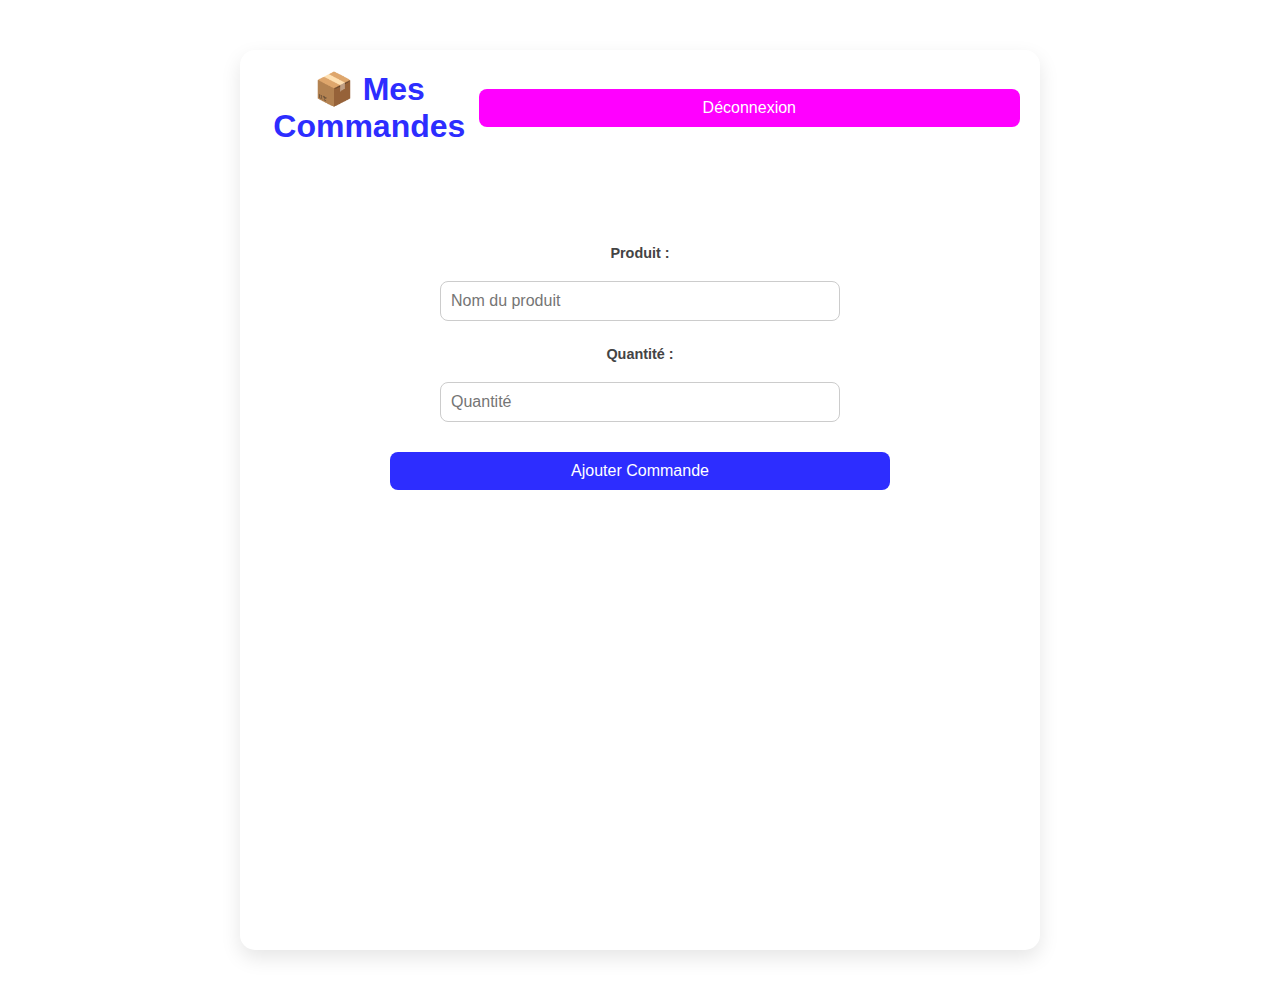
==== Fronts_API/orders.html @ 90c1cdf2 "New Orders" ====
<!DOCTYPE html>
<html lang="fr">
<head>
    <meta charset="UTF-8">
    <meta name="viewport" content="width=device-width, initial-scale=1.0">
    <title>Mes Commandes</title>
    <!-- Chemin correct vers le fichier CSS -->
    <link rel="stylesheet" href="./styles.css">
</head>
<body onload="loadOrders()">
    <div class="orders-container">
        
        <!-- En-tête -->
        <header>
            <h1>📦 Mes Commandes</h1>
            <button onclick="logout()" class="btn logout-btn">Déconnexion</button>
        </header>

        <!-- Formulaire d'ajout de commande -->
        <form id="orderForm" class="order-form">
            <label for="product">Produit :</label>
            <input type="text" id="product" name="product" required placeholder="Nom du produit">
            
            <label for="quantity">Quantité :</label>
            <input type="number" id="quantity" name="quantity" required placeholder="Quantité">
            
            <button type="submit" class="btn add-btn">Ajouter Commande</button>
        </form>

        <!-- Liste des commandes -->
        <ul id="ordersList" class="orders-list">
            <!-- Les éléments de la liste seront ajoutés ici via JavaScript -->
        </ul>
    </div>

    <script>
        const orders = [];

        // Fonction pour afficher les commandes
        function displayOrders() {
            const ordersList = document.getElementById('ordersList');
            ordersList.innerHTML = '';

            orders.forEach((order, index) => {
                const li = document.createElement('li');
                li.classList.add('order-item');
                li.innerHTML = `
                    <span>${order.product} (Quantité: ${order.quantity})</span>
                    <button class="btn delete-btn" onclick="deleteOrder(${index})">Supprimer</button>
                `;
                ordersList.appendChild(li);
            });
        }

        // Fonction pour ajouter une commande
        document.getElementById('orderForm').addEventListener('submit', function (e) {
            e.preventDefault();

            const product = document.getElementById('product').value;
            const quantity = document.getElementById('quantity').value;

            orders.push({ product, quantity });

            displayOrders();

            // Réinitialiser le formulaire
            document.getElementById('product').value = '';
            document.getElementById('quantity').value = '';
        });

        // Fonction pour supprimer une commande
        function deleteOrder(index) {
            orders.splice(index, 1);
            displayOrders();
        }

        // Fonction pour simuler le chargement des commandes
        function loadOrders() {
            displayOrders();
        }

        // Fonction de déconnexion
        function logout() {
            alert('Vous êtes déconnecté!');
        }
    </script>
</body>
</html>
---- Fronts_API/styles.css ----
/* Réinitialisation */
* {
    margin: 0;
    padding: 0;
    box-sizing: border-box;
    font-family: 'Arial', sans-serif;
}

/* Conteneur principal */
.login-container, .dashboard-container, .orders-container {
    display: flex;
    height: 100vh;
}

/* Section gauche - Formulaire et Infos */
.login-form, .dashboard-info, .orders-info {
    width: 50%;
    background: #fff;
    display: flex;
    flex-direction: column;
    justify-content: center;
    text-align: center;
    padding: 50px;
}

h1 {
    font-size: 2.5rem;
    color: #222;
}

h1 span {
    color: #2d2dff;
    font-weight: bold;
}

p {
    font-size: 1.2rem;
    color: #555;
    margin-top: 10px;
}

/* Formulaire */
form {
    margin-top: 20px;
}

label {
    font-size: 0.9rem;
    color: #555;
    display: block;
    margin-top: 10px;
}

input {
    width: 100%;
    padding: 10px;
    margin-top: 5px;
    border: 1px solid #ccc;
    border-radius: 5px;
    font-size: 1rem;
}

/* Options (mot de passe oublié, etc.) */
.options {
    display: flex;
    justify-content: space-between;
    align-items: center;
    margin-top: 10px;
    font-size: 0.9rem;
}

.options input {
    width: auto;
}

.options a {
    text-decoration: none;
    color: #777;
}

.options a:hover {
    color: #2d2dff;
}

/* Boutons */
.btn {
    width: 100%;
    padding: 12px;
    margin-top: 15px;
    border: none;
    border-radius: 5px;
    font-size: 1rem;
    cursor: pointer;
}

.login-btn, .logout-btn {
    background: #ff00ff;
    color: white;
}

.signup-btn {
    background: white;
    color: #2d2dff;
    border: 2px solid #2d2dff;
}

.signup-btn:hover {
    background: #2d2dff;
    color: white;
}

/* Lien vers Orders */
.orders-link {
    margin-top: 20px;
    padding: 12px;
    background: #2d2dff;
    color: white;
    text-decoration: none;
    border-radius: 5px;
}

.orders-link:hover {
    background: #1a1aff;
}

/* Icônes sociales */
.social-icons {
    margin-top: 20px;
}

.social-icons p {
    font-size: 0.9rem;
    color: #555;
}

.social-icons a {
    margin-right: 10px;
    font-size: 1.5rem;
    color: #777;
}

.social-icons a:hover {
    color: #2d2dff;
}

/* Section droite - Design */
.login-design, .dashboard-design, .orders-design {
    width: 50%;
    background: linear-gradient(135deg, #ff00ff, #2d2dff);
    position: relative;
}

.login-design::before, .dashboard-design::before, .orders-design::before,
.login-design::after, .dashboard-design::after, .orders-design::after {
    content: "";
    position: absolute;
    border-radius: 50%;
    opacity: 0.7;
}

.login-design::before, .dashboard-design::before, .orders-design::before {
    width: 250px;
    height: 250px;
    background: #ff69b4;
    top: 20%;
    left: 30%;
}

.login-design::after, .dashboard-design::after, .orders-design::after {
    width: 200px;
    height: 200px;
    background: #7b68ee;
    bottom: 20%;
    right: 25%;
}

/* Réinitialisation */
* {
    margin: 0;
    padding: 0;
    box-sizing: border-box;
    font-family: 'Arial', sans-serif;
}

/* Conteneur principal du Dashboard */
.dashboard-container {
    display: flex;
    height: 100vh;
}

/* Infos utilisateur */
.dashboard-info {
    width: 50%;
    background: #fff;
    display: flex;
    flex-direction: column;
    justify-content: center;
    align-items: center;
    text-align: center;
    padding: 50px;
}

.dashboard-info h1 {
    font-size: 2.5rem;
    color: #222;
}

.dashboard-info h1 span {
    color: #2d2dff;
    font-weight: bold;
}

.dashboard-info p {
    font-size: 1.2rem;
    color: #555;
    margin-top: 10px;
}

/* Boutons */
.btn {
    padding: 12px 20px;
    margin: 15px 0;
    border: none;
    border-radius: 5px;
    font-size: 1rem;
    cursor: pointer;
    text-decoration: none;
    text-align: center;
}

/* Bouton Déconnexion */
.logout-btn {
    background: #ff00ff;
    color: white;
}

/* Bouton Orders */
.orders-btn {
    background: white;
    color: #2d2dff;
    border: 2px solid #2d2dff;
}

.orders-btn:hover {
    background: #2d2dff;
    color: white;
}

/* Section droite - Design */
.dashboard-design {
    width: 50%;
    background: linear-gradient(135deg, #ff00ff, #2d2dff);
    position: relative;
}

.dashboard-design::before,
.dashboard-design::after {
    content: "";
    position: absolute;
    border-radius: 50%;
    opacity: 0.7;
}

.dashboard-design::before {
    width: 250px;
    height: 250px;
    background: #ff69b4;
    top: 20%;
    left: 30%;
}

.dashboard-design::after {
    width: 200px;
    height: 200px;
    background: #7b68ee;
    bottom: 20%;
    right: 25%;
}

/* Responsive */
@media (max-width: 768px) {
    .dashboard-container {
        flex-direction: column;
    }

    .dashboard-info {
        width: 100%;
        padding: 30px;
    }

    .dashboard-design {
        display: none;
    }
}

/* Réinitialisation */
* {
    margin: 0;
    padding: 0;
    box-sizing: border-box;
    font-family: 'Arial', sans-serif;
}

/* Conteneur principal */
.orders-container {
    max-width: 800px;
    margin: 50px auto; /* Centrage du conteneur */
    padding: 20px;
    background: #fff;
    border-radius: 15px;
    box-shadow: 0 8px 20px rgba(0, 0, 0, 0.1);
    display: flex;
    flex-direction: column;
    align-items: center; /* Centrer les éléments dans le conteneur */
    text-align: center; /* Centrer le texte dans le conteneur */
}

/* En-tête */
header {
    display: flex;
    justify-content: center; /* Centrer horizontalement */
    align-items: center; /* Centrer verticalement */
    width: 100%; /* S'assurer que l'en-tête prend toute la largeur */
    margin-bottom: 70px;
}

header h1 {
    font-size: 2rem;
    color: #2d2dff;
}

/* Formulaire */
.order-form {
    display: flex;
    flex-direction: column;
    gap: 15px;
    margin-bottom: 30px;
    align-items: center; /* Centrer les éléments du formulaire */
    width: 100%;
    max-width: 500px; /* Limiter la largeur pour éviter une trop grande largeur sur grand écran */
}

.order-form label {
    font-weight: bold;
    color: #444;
}

.order-form input {
    padding: 10px;
    border: 1px solid #ccc;
    border-radius: 8px;
    font-size: 1rem;
    width: 100%; /* Champs de saisie prennent toute la largeur disponible */
    max-width: 400px; /* Limiter la largeur des champs de saisie */
}

/* Liste des commandes */
.orders-list {
    margin-top: 30px;
    list-style-type: none;
    padding: 0;
    text-align: left; /* Alignement à gauche pour la liste */
    width: 100%;
    max-width: 500px; /* Limiter la largeur de la liste */
    margin-left: auto;
    margin-right: auto;
}

.order-item {
    display: flex;
    justify-content: space-between;
    align-items: center;
    padding: 15px;
    margin-bottom: 10px;
    border: 1px solid #ddd;
    border-radius: 10px;
    background: #f9f9f9;
}

/* Boutons */
.btn {
    padding: 10px 15px;
    border: none;
    border-radius: 8px;
    cursor: pointer;
    font-size: 1rem;
    transition: background 0.3s ease;
}

/* Bouton Ajouter */
.add-btn {
    background: #2d2dff;
    color: white;
}

.add-btn:hover {
    background: #1c1cc9;
}

/* Bouton Supprimer */
.delete-btn {
    background: #ff4d4f;
    color: white;
}

.delete-btn:hover {
    background: #d9363e;
}

/* Bouton Déconnexion */
.logout-btn {
    background: #ff00ff;
    color: white;
}

/* Responsive */
@media (max-width: 600px) {
    .orders-container {
        padding: 15px;
    }

    header h1 {
        font-size: 1.5rem;
    }

    .btn {
        font-size: 0.9rem;
    }

    /* Réduction de l'espace entre les éléments */
    .order-form {
        gap: 10px;
    }

    .order-item {
        flex-direction: column;
        align-items: flex-start;
    }
}
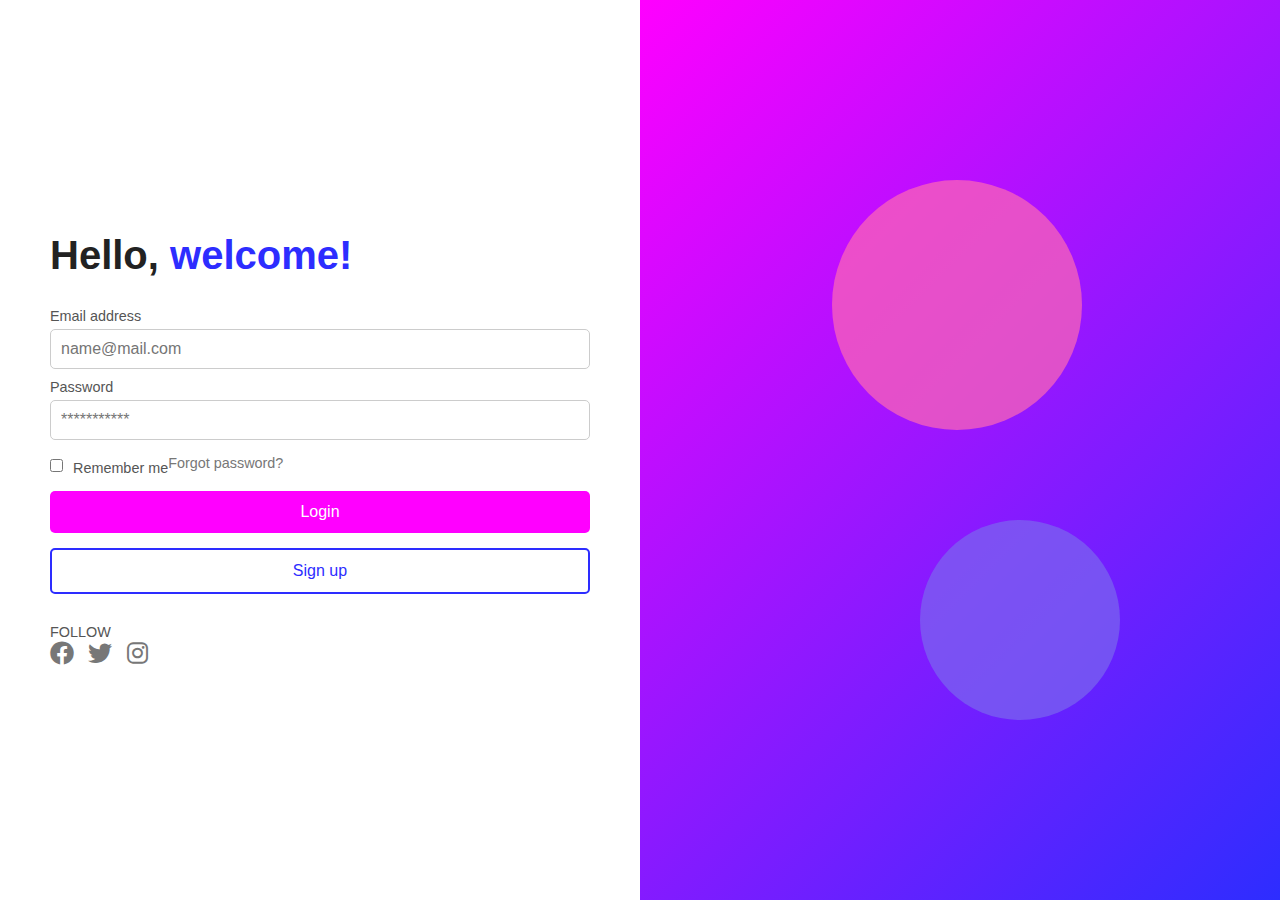
==== commit 4b17d920: "update" ====
--- a/Fronts_API/orders.html
+++ b/Fronts_API/orders.html
@@ -1,88 +1,221 @@
 <!DOCTYPE html>
 <html lang="fr">
+
 <head>
     <meta charset="UTF-8">
     <meta name="viewport" content="width=device-width, initial-scale=1.0">
     <title>Mes Commandes</title>
-    <!-- Chemin correct vers le fichier CSS -->
     <link rel="stylesheet" href="./styles.css">
 </head>
+
 <body onload="loadOrders()">
     <div class="orders-container">
-        
+
         <!-- En-tête -->
         <header>
             <h1>📦 Mes Commandes</h1>
+        </header>
+
+        <!-- Contenu principal -->
+        <main class="content">
+
+            <!-- Formulaire d'ajout de commande -->
+            <form id="orderForm" class="order-form">
+                <label for="product">Produit :</label>
+                <input type="text" id="product" name="product" required placeholder="Nom du produit">
+
+                <label for="quantity">Quantité :</label>
+                <input type="number" id="quantity" name="quantity" required placeholder="Quantité">
+
+                <button type="submit" class="btn add-btn">Ajouter Commande</button>
+            </form>
+
+            <!-- Liste des commandes -->
+            <section class="orders-section">
+                <ul id="ordersList" class="orders-list">
+                    <!-- Les commandes seront affichées ici -->
+                </ul>
+            </section>
+
+            <!-- Formulaire de modification (caché par défaut) -->
+            <form id="editForm" class="order-form" style="display: none;">
+                <h2>✏️ Modifier la commande</h2>
+                <input type="hidden" id="editOrderId">
+                
+                <label for="editProduct">Nouveau produit :</label>
+                <input type="text" id="editProduct" required placeholder="Nom du produit">
+
+                <label for="editQuantity">Nouvelle quantité :</label>
+                <input type="number" id="editQuantity" required placeholder="Quantité">
+
+                <button type="submit" class="btn save-btn">Enregistrer</button>
+                <button type="button" onclick="cancelEdit()" class="btn cancel-btn">Annuler</button>
+            </form>
+
+        </main>
+
+        <!-- Bouton de déconnexion -->
+        <div class="button-container">
             <button onclick="logout()" class="btn logout-btn">Déconnexion</button>
-        </header>
-
-        <!-- Formulaire d'ajout de commande -->
-        <form id="orderForm" class="order-form">
-            <label for="product">Produit :</label>
-            <input type="text" id="product" name="product" required placeholder="Nom du produit">
-            
-            <label for="quantity">Quantité :</label>
-            <input type="number" id="quantity" name="quantity" required placeholder="Quantité">
-            
-            <button type="submit" class="btn add-btn">Ajouter Commande</button>
-        </form>
-
-        <!-- Liste des commandes -->
-        <ul id="ordersList" class="orders-list">
-            <!-- Les éléments de la liste seront ajoutés ici via JavaScript -->
-        </ul>
+        </div>
+
     </div>
 
     <script>
-        const orders = [];
-
-        // Fonction pour afficher les commandes
-        function displayOrders() {
+        document.addEventListener("DOMContentLoaded", loadOrders);
+
+        // Charger les commandes depuis l'API
+        async function loadOrders() {
+            const token = localStorage.getItem("token");
+            if (!token) {
+                alert("Vous devez être connecté.");
+                window.location.href = "index.html";
+                return;
+            }
+
+            try {
+                const response = await fetch("http://localhost/projapi/orders.php", {
+                    method: "GET",
+                    headers: { "Authorization": "Bearer " + token }
+                });
+                const data = await response.json();
+
+                if (data.success) {
+                    displayOrders(data.orders);
+                } else {
+                    alert("Erreur : " + data.error);
+                }
+            } catch (error) {
+                console.error("Erreur de chargement des commandes:", error);
+            }
+        }
+
+        // Afficher les commandes dans la liste
+        function displayOrders(orders) {
             const ordersList = document.getElementById('ordersList');
             ordersList.innerHTML = '';
 
-            orders.forEach((order, index) => {
+            orders.forEach(order => {
                 const li = document.createElement('li');
                 li.classList.add('order-item');
                 li.innerHTML = `
                     <span>${order.product} (Quantité: ${order.quantity})</span>
-                    <button class="btn delete-btn" onclick="deleteOrder(${index})">Supprimer</button>
+                    <button class="btn edit-btn" onclick="showEditForm(${order.id}, '${order.product}', ${order.quantity})">Modifier</button>
+                    <button class="btn delete-btn" onclick="deleteOrder(${order.id})">Supprimer</button>
                 `;
                 ordersList.appendChild(li);
             });
         }
 
-        // Fonction pour ajouter une commande
-        document.getElementById('orderForm').addEventListener('submit', function (e) {
+        // Ajouter une commande
+        document.getElementById('orderForm').addEventListener('submit', async function (e) {
             e.preventDefault();
 
-            const product = document.getElementById('product').value;
-            const quantity = document.getElementById('quantity').value;
-
-            orders.push({ product, quantity });
-
-            displayOrders();
-
-            // Réinitialiser le formulaire
-            document.getElementById('product').value = '';
-            document.getElementById('quantity').value = '';
+            const product = document.getElementById('product').value.trim();
+            const quantity = parseInt(document.getElementById('quantity').value.trim(), 10);
+            if (!product || quantity <= 0) return alert("Produit ou quantité invalide.");
+
+            const token = localStorage.getItem("token");
+            try {
+                const response = await fetch("http://localhost/projapi/orders.php", {
+                    method: "POST",
+                    headers: {
+                        "Content-Type": "application/json",
+                        "Authorization": "Bearer " + token
+                    },
+                    body: JSON.stringify({ product, quantity })
+                });
+
+                const data = await response.json();
+                if (data.success) {
+                    alert("Commande ajoutée !");
+                    loadOrders();
+                } else {
+                    alert("Erreur : " + data.error);
+                }
+            } catch (error) {
+                console.error("Erreur lors de l'ajout:", error);
+            }
         });
 
-        // Fonction pour supprimer une commande
-        function deleteOrder(index) {
-            orders.splice(index, 1);
-            displayOrders();
-        }
-
-        // Fonction pour simuler le chargement des commandes
-        function loadOrders() {
-            displayOrders();
-        }
-
-        // Fonction de déconnexion
+        // Supprimer une commande
+        async function deleteOrder(orderId) {
+            const token = localStorage.getItem("token");
+
+            try {
+                const response = await fetch("http://localhost/projapi/orders.php", {
+                    method: "DELETE",
+                    headers: {
+                        "Content-Type": "application/json",
+                        "Authorization": "Bearer " + token
+                    },
+                    body: JSON.stringify({ order_id: orderId })
+                });
+
+                const data = await response.json();
+                if (data.success) {
+                    alert("Commande supprimée !");
+                    loadOrders();
+                } else {
+                    alert("Erreur : " + data.error);
+                }
+            } catch (error) {
+                console.error("Erreur lors de la suppression:", error);
+            }
+        }
+
+        // Afficher le formulaire de modification
+        function showEditForm(id, product, quantity) {
+            document.getElementById('editOrderId').value = id;
+            document.getElementById('editProduct').value = product;
+            document.getElementById('editQuantity').value = quantity;
+            document.getElementById('editForm').style.display = 'block';
+        }
+
+        // Annuler la modification
+        function cancelEdit() {
+            document.getElementById('editForm').reset();
+            document.getElementById('editForm').style.display = 'none';
+        }
+
+        // Mettre à jour une commande
+        document.getElementById('editForm').addEventListener('submit', async function (e) {
+            e.preventDefault();
+
+            const id = document.getElementById('editOrderId').value;
+            const product = document.getElementById('editProduct').value.trim();
+            const quantity = parseInt(document.getElementById('editQuantity').value.trim(), 10);
+
+            const token = localStorage.getItem("token");
+            try {
+                const response = await fetch("http://localhost/projapi/orders.php", {
+                    method: "PUT",
+                    headers: {
+                        "Content-Type": "application/json",
+                        "Authorization": "Bearer " + token
+                    },
+                    body: JSON.stringify({ order_id: id, product, quantity })
+                });
+
+                const data = await response.json();
+                if (data.success) {
+                    alert("Commande mise à jour !");
+                    cancelEdit();
+                    loadOrders();
+                } else {
+                    alert("Erreur : " + data.error);
+                }
+            } catch (error) {
+                console.error("Erreur lors de la mise à jour:", error);
+            }
+        });
+
+        // Déconnexion
         function logout() {
-            alert('Vous êtes déconnecté!');
+            localStorage.removeItem("token");
+            window.location.href = "index.html";
         }
     </script>
+
 </body>
 </html>
--- a/Fronts_API/styles.css
+++ b/Fronts_API/styles.css
@@ -7,19 +7,18 @@
 }
 
 /* Conteneur principal */
-.login-container, .dashboard-container, .orders-container {
+.login-container {
     display: flex;
     height: 100vh;
 }
 
-/* Section gauche - Formulaire et Infos */
-.login-form, .dashboard-info, .orders-info {
+/* Section gauche - Formulaire */
+.login-form {
     width: 50%;
     background: #fff;
     display: flex;
     flex-direction: column;
     justify-content: center;
-    text-align: center;
     padding: 50px;
 }
 
@@ -33,13 +32,6 @@
     font-weight: bold;
 }
 
-p {
-    font-size: 1.2rem;
-    color: #555;
-    margin-top: 10px;
-}
-
-/* Formulaire */
 form {
     margin-top: 20px;
 }
@@ -60,7 +52,6 @@
     font-size: 1rem;
 }
 
-/* Options (mot de passe oublié, etc.) */
 .options {
     display: flex;
     justify-content: space-between;
@@ -82,7 +73,6 @@
     color: #2d2dff;
 }
 
-/* Boutons */
 .btn {
     width: 100%;
     padding: 12px;
@@ -93,7 +83,7 @@
     cursor: pointer;
 }
 
-.login-btn, .logout-btn {
+.login-btn {
     background: #ff00ff;
     color: white;
 }
@@ -107,20 +97,6 @@
 .signup-btn:hover {
     background: #2d2dff;
     color: white;
-}
-
-/* Lien vers Orders */
-.orders-link {
-    margin-top: 20px;
-    padding: 12px;
-    background: #2d2dff;
-    color: white;
-    text-decoration: none;
-    border-radius: 5px;
-}
-
-.orders-link:hover {
-    background: #1a1aff;
 }
 
 /* Icônes sociales */
@@ -144,21 +120,21 @@
 }
 
 /* Section droite - Design */
-.login-design, .dashboard-design, .orders-design {
+.login-design {
     width: 50%;
     background: linear-gradient(135deg, #ff00ff, #2d2dff);
     position: relative;
 }
 
-.login-design::before, .dashboard-design::before, .orders-design::before,
-.login-design::after, .dashboard-design::after, .orders-design::after {
+.login-design::before,
+.login-design::after {
     content: "";
     position: absolute;
     border-radius: 50%;
     opacity: 0.7;
 }
 
-.login-design::before, .dashboard-design::before, .orders-design::before {
+.login-design::before {
     width: 250px;
     height: 250px;
     background: #ff69b4;
@@ -166,7 +142,7 @@
     left: 30%;
 }
 
-.login-design::after, .dashboard-design::after, .orders-design::after {
+.login-design::after {
     width: 200px;
     height: 200px;
     background: #7b68ee;
@@ -174,28 +150,36 @@
     right: 25%;
 }
 
-/* Réinitialisation */
-* {
-    margin: 0;
-    padding: 0;
-    box-sizing: border-box;
-    font-family: 'Arial', sans-serif;
-}
-
-/* Conteneur principal du Dashboard */
+/* Responsive */
+@media (max-width: 768px) {
+    .login-container {
+        flex-direction: column;
+    }
+
+    .login-form {
+        width: 100%;
+        padding: 30px;
+    }
+
+    .login-design {
+        display: none;
+    }
+}
+
+
+/* ---- Conteneur principal du dashboard ---- */
 .dashboard-container {
     display: flex;
     height: 100vh;
 }
 
-/* Infos utilisateur */
+/* ---- Section gauche - Infos utilisateur ---- */
 .dashboard-info {
     width: 50%;
     background: #fff;
     display: flex;
     flex-direction: column;
     justify-content: center;
-    align-items: center;
     text-align: center;
     padding: 50px;
 }
@@ -216,37 +200,13 @@
     margin-top: 10px;
 }
 
-/* Boutons */
-.btn {
-    padding: 12px 20px;
-    margin: 15px 0;
-    border: none;
-    border-radius: 5px;
-    font-size: 1rem;
-    cursor: pointer;
-    text-decoration: none;
-    text-align: center;
-}
-
-/* Bouton Déconnexion */
 .logout-btn {
     background: #ff00ff;
     color: white;
-}
-
-/* Bouton Orders */
-.orders-btn {
-    background: white;
-    color: #2d2dff;
-    border: 2px solid #2d2dff;
-}
-
-.orders-btn:hover {
-    background: #2d2dff;
-    color: white;
-}
-
-/* Section droite - Design */
+    margin-top: 20px;
+}
+
+/* ---- Section droite - Design ---- */
 .dashboard-design {
     width: 50%;
     background: linear-gradient(135deg, #ff00ff, #2d2dff);
@@ -277,7 +237,7 @@
     right: 25%;
 }
 
-/* Responsive */
+/* ---- Responsive ---- */
 @media (max-width: 768px) {
     .dashboard-container {
         flex-direction: column;
@@ -293,7 +253,65 @@
     }
 }
 
-/* Réinitialisation */
+/* ---- Section Gestion du Profil ---- */
+.user-settings {
+    background: rgba(255, 255, 255, 0.1);
+    padding: 20px;
+    border-radius: 10px;
+    width: 350px;
+    margin-top: 20px;
+    box-shadow: 0 0 10px rgba(0, 0, 0, 0.3);
+    backdrop-filter: blur(10px);
+}
+
+.user-settings h2 {
+    margin-bottom: 15px;
+    font-size: 20px;
+}
+
+.user-settings label {
+    display: block;
+    text-align: left;
+    margin-top: 10px;
+    font-weight: bold;
+}
+
+.user-settings input {
+    width: 100%;
+    padding: 10px;
+    margin-top: 5px;
+    border: none;
+    border-radius: 5px;
+    background: rgba(255, 255, 255, 0.2);
+    color: white;
+}
+
+.user-settings input::placeholder {
+    color: #ccc;
+}
+
+.update-btn {
+    background: #3498db;
+    color: white;
+    padding: 10px;
+    width: 100%;
+    border: none;
+    border-radius: 5px;
+    cursor: pointer;
+    transition: 0.3s;
+    margin-top: 15px;
+}
+
+.update-btn:hover {
+    background: #2980b9;
+}
+
+#updateMessage {
+    margin-top: 10px;
+    font-size: 14px;
+    color: #27ae60;
+    font-weight: bold;
+}/* Réinitialisation */
 * {
     margin: 0;
     padding: 0;
@@ -302,138 +320,351 @@
 }
 
 /* Conteneur principal */
-.orders-container {
-    max-width: 800px;
-    margin: 50px auto; /* Centrage du conteneur */
-    padding: 20px;
+.login-container {
+    display: flex;
+    height: 100vh;
+}
+
+/* Section gauche - Formulaire */
+.login-form {
+    width: 50%;
     background: #fff;
-    border-radius: 15px;
-    box-shadow: 0 8px 20px rgba(0, 0, 0, 0.1);
     display: flex;
     flex-direction: column;
-    align-items: center; /* Centrer les éléments dans le conteneur */
-    text-align: center; /* Centrer le texte dans le conteneur */
-}
-
-/* En-tête */
-header {
-    display: flex;
-    justify-content: center; /* Centrer horizontalement */
-    align-items: center; /* Centrer verticalement */
-    width: 100%; /* S'assurer que l'en-tête prend toute la largeur */
-    margin-bottom: 70px;
-}
-
-header h1 {
-    font-size: 2rem;
-    color: #2d2dff;
-}
-
-/* Formulaire */
-.order-form {
-    display: flex;
-    flex-direction: column;
-    gap: 15px;
-    margin-bottom: 30px;
-    align-items: center; /* Centrer les éléments du formulaire */
-    width: 100%;
-    max-width: 500px; /* Limiter la largeur pour éviter une trop grande largeur sur grand écran */
-}
-
-.order-form label {
+    justify-content: center;
+    padding: 50px;
+}
+
+h1 {
+    font-size: 2.5rem;
+    color: #222;
+}
+
+h1 span {
+    color: #2d2dff;
     font-weight: bold;
-    color: #444;
-}
-
-.order-form input {
+}
+
+form {
+    margin-top: 20px;
+}
+
+label {
+    font-size: 0.9rem;
+    color: #555;
+    display: block;
+    margin-top: 10px;
+}
+
+input {
+    width: 100%;
     padding: 10px;
+    margin-top: 5px;
     border: 1px solid #ccc;
-    border-radius: 8px;
+    border-radius: 5px;
     font-size: 1rem;
-    width: 100%; /* Champs de saisie prennent toute la largeur disponible */
-    max-width: 400px; /* Limiter la largeur des champs de saisie */
-}
-
-/* Liste des commandes */
-.orders-list {
-    margin-top: 30px;
-    list-style-type: none;
-    padding: 0;
-    text-align: left; /* Alignement à gauche pour la liste */
-    width: 100%;
-    max-width: 500px; /* Limiter la largeur de la liste */
-    margin-left: auto;
-    margin-right: auto;
-}
-
-.order-item {
+}
+
+.options {
     display: flex;
     justify-content: space-between;
     align-items: center;
-    padding: 15px;
-    margin-bottom: 10px;
-    border: 1px solid #ddd;
+    margin-top: 10px;
+    font-size: 0.9rem;
+}
+
+.options input {
+    width: auto;
+}
+
+.options a {
+    text-decoration: none;
+    color: #777;
+}
+
+.options a:hover {
+    color: #2d2dff;
+}
+
+.btn {
+    width: 100%;
+    padding: 12px;
+    margin-top: 15px;
+    border: none;
+    border-radius: 5px;
+    font-size: 1rem;
+    cursor: pointer;
+}
+
+.login-btn {
+    background: #ff00ff;
+    color: white;
+}
+
+.signup-btn {
+    background: white;
+    color: #2d2dff;
+    border: 2px solid #2d2dff;
+}
+
+.signup-btn:hover {
+    background: #2d2dff;
+    color: white;
+}
+
+/* Icônes sociales */
+.social-icons {
+    margin-top: 20px;
+}
+
+.social-icons p {
+    font-size: 0.9rem;
+    color: #555;
+}
+
+.social-icons a {
+    margin-right: 10px;
+    font-size: 1.5rem;
+    color: #777;
+}
+
+.social-icons a:hover {
+    color: #2d2dff;
+}
+
+/* Section droite - Design */
+.login-design {
+    width: 50%;
+    background: linear-gradient(135deg, #ff00ff, #2d2dff);
+    position: relative;
+}
+
+.login-design::before,
+.login-design::after {
+    content: "";
+    position: absolute;
+    border-radius: 50%;
+    opacity: 0.7;
+}
+
+.login-design::before {
+    width: 250px;
+    height: 250px;
+    background: #ff69b4;
+    top: 20%;
+    left: 30%;
+}
+
+.login-design::after {
+    width: 200px;
+    height: 200px;
+    background: #7b68ee;
+    bottom: 20%;
+    right: 25%;
+}
+
+/* Responsive */
+@media (max-width: 768px) {
+    .login-container {
+        flex-direction: column;
+    }
+
+    .login-form {
+        width: 100%;
+        padding: 30px;
+    }
+
+    .login-design {
+        display: none;
+    }
+}
+
+
+/* ---- Conteneur principal du dashboard ---- */
+.dashboard-container {
+    display: flex;
+    height: 100vh;
+}
+
+/* ---- Section gauche - Infos utilisateur ---- */
+.dashboard-info {
+    width: 50%;
+    background: #fff;
+    display: flex;
+    flex-direction: column;
+    justify-content: center;
+    text-align: center;
+    padding: 50px;
+}
+
+.dashboard-info h1 {
+    font-size: 2.5rem;
+    color: #222;
+}
+
+.dashboard-info h1 span {
+    color: #2d2dff;
+    font-weight: bold;
+}
+
+.dashboard-info p {
+    font-size: 1.2rem;
+    color: #555;
+    margin-top: 10px;
+}
+
+.logout-btn {
+    background: #ff00ff;
+    color: white;
+    margin-top: 20px;
+}
+
+/* ---- Section droite - Design ---- */
+.dashboard-design {
+    width: 50%;
+    background: linear-gradient(135deg, #ff00ff, #2d2dff);
+    position: relative;
+}
+
+.dashboard-design::before,
+.dashboard-design::after {
+    content: "";
+    position: absolute;
+    border-radius: 50%;
+    opacity: 0.7;
+}
+
+.dashboard-design::before {
+    width: 250px;
+    height: 250px;
+    background: #ff69b4;
+    top: 20%;
+    left: 30%;
+}
+
+.dashboard-design::after {
+    width: 200px;
+    height: 200px;
+    background: #7b68ee;
+    bottom: 20%;
+    right: 25%;
+}
+
+/* ---- Responsive ---- */
+@media (max-width: 768px) {
+    .dashboard-container {
+        flex-direction: column;
+    }
+
+    .dashboard-info {
+        width: 100%;
+        padding: 30px;
+    }
+
+    .dashboard-design {
+        display: none;
+    }
+}
+
+/* ---- Section Gestion du Profil ---- */
+.user-settings {
+    background: #ffffff; /* Fond blanc */
+    padding: 30px;
     border-radius: 10px;
-    background: #f9f9f9;
-}
-
-/* Boutons */
-.btn {
-    padding: 10px 15px;
+    width: 100%;
+    max-width: 400px;
+    box-shadow: 0 4px 10px rgba(0, 0, 0, 0.1);
+    text-align: center;
+    margin-top: 20px;
+}
+
+/* Titre */
+.user-settings h2 {
+    font-size: 1.8rem;
+    color: #222; /* Texte noir */
+    margin-bottom: 15px;
+}
+
+/* Labels */
+.user-settings label {
+    font-size: 0.9rem;
+    color: #333; /* Texte foncé */
+    display: block;
+    text-align: left;
+    margin-top: 10px;
+    font-weight: bold;
+}
+
+/* Inputs */
+.user-settings input {
+    width: 100%;
+    padding: 12px;
+    margin-top: 5px;
+    border: 1px solid #ccc;
+    border-radius: 5px;
+    font-size: 1rem;
+    background: #f5f5f5; /* Fond gris clair */
+    color: #000; /* Texte noir */
+    transition: border-color 0.3s, background 0.3s;
+}
+
+/* Effet focus */
+.user-settings input:focus {
+    border-color: #2d2dff;
+    background: #fff;
+    outline: none;
+}
+
+/* Placeholder */
+.user-settings input::placeholder {
+    color: #777;
+}
+
+/* Options (case à cocher "Afficher mot de passe") */
+.options {
+    display: flex;
+    align-items: center;
+    justify-content: flex-start;
+    margin-top: 10px;
+    font-size: 0.9rem;
+}
+
+.options input {
+    width: auto;
+    margin-right: 10px;
+}
+
+/* Bouton Modifier */
+.update-btn {
+    background: #ff00ff;
+    color: white;
+    width: 100%;
+    padding: 12px;
     border: none;
-    border-radius: 8px;
+    border-radius: 5px;
     cursor: pointer;
     font-size: 1rem;
-    transition: background 0.3s ease;
-}
-
-/* Bouton Ajouter */
-.add-btn {
-    background: #2d2dff;
-    color: white;
-}
-
-.add-btn:hover {
-    background: #1c1cc9;
-}
-
-/* Bouton Supprimer */
-.delete-btn {
-    background: #ff4d4f;
-    color: white;
-}
-
-.delete-btn:hover {
-    background: #d9363e;
-}
-
-/* Bouton Déconnexion */
-.logout-btn {
-    background: #ff00ff;
-    color: white;
-}
-
-/* Responsive */
-@media (max-width: 600px) {
-    .orders-container {
-        padding: 15px;
-    }
-
-    header h1 {
-        font-size: 1.5rem;
-    }
-
-    .btn {
-        font-size: 0.9rem;
-    }
-
-    /* Réduction de l'espace entre les éléments */
-    .order-form {
-        gap: 10px;
-    }
-
-    .order-item {
-        flex-direction: column;
-        align-items: flex-start;
-    }
-}
+    margin-top: 15px;
+    transition: background 0.3s;
+}
+
+/* Effet hover */
+.update-btn:hover {
+    background: #d400d4;
+}
+
+/* Message d'erreur et de succès */
+#error-message, #updateMessage {
+    font-size: 14px;
+    margin-top: 10px;
+}
+
+/* Message d'erreur (rouge) */
+.error-message {
+    color: red;
+}
+
+/* Message de succès (vert) */
+.success-message {
+    color: green;
+}
